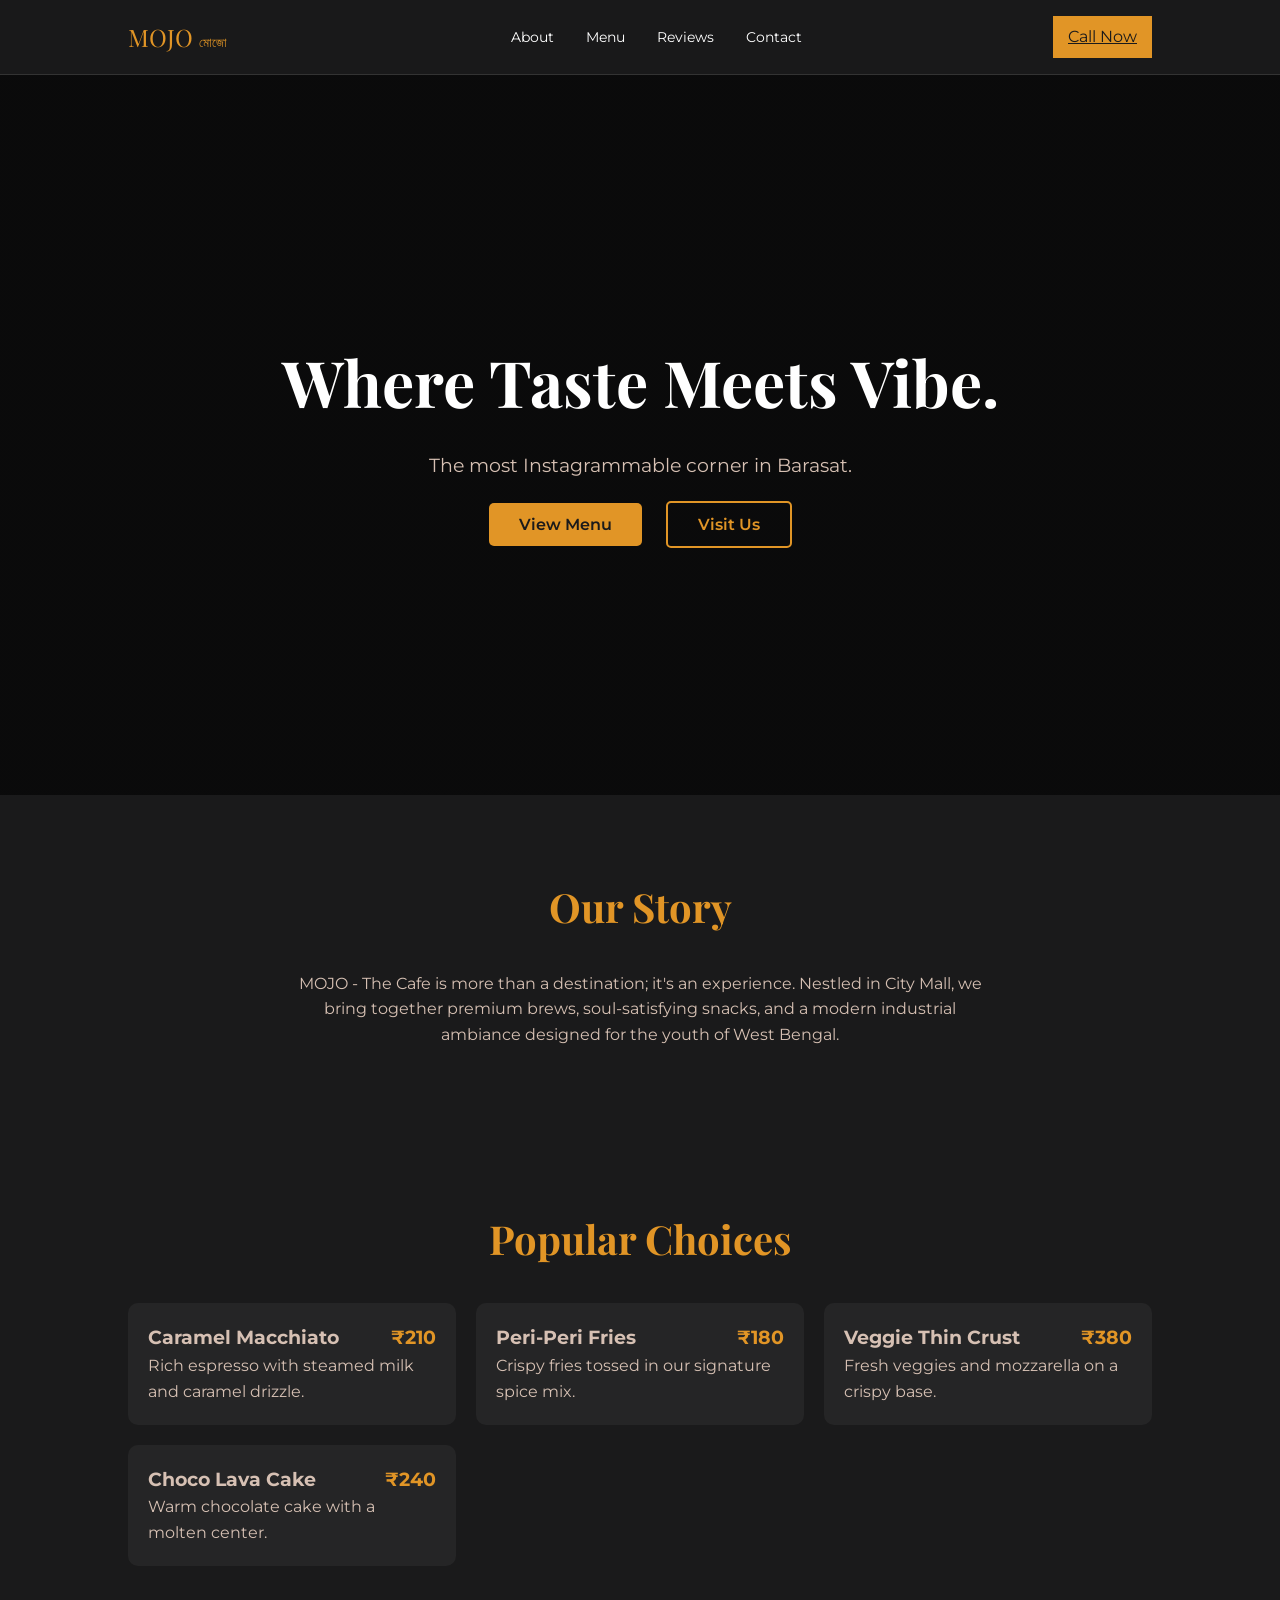
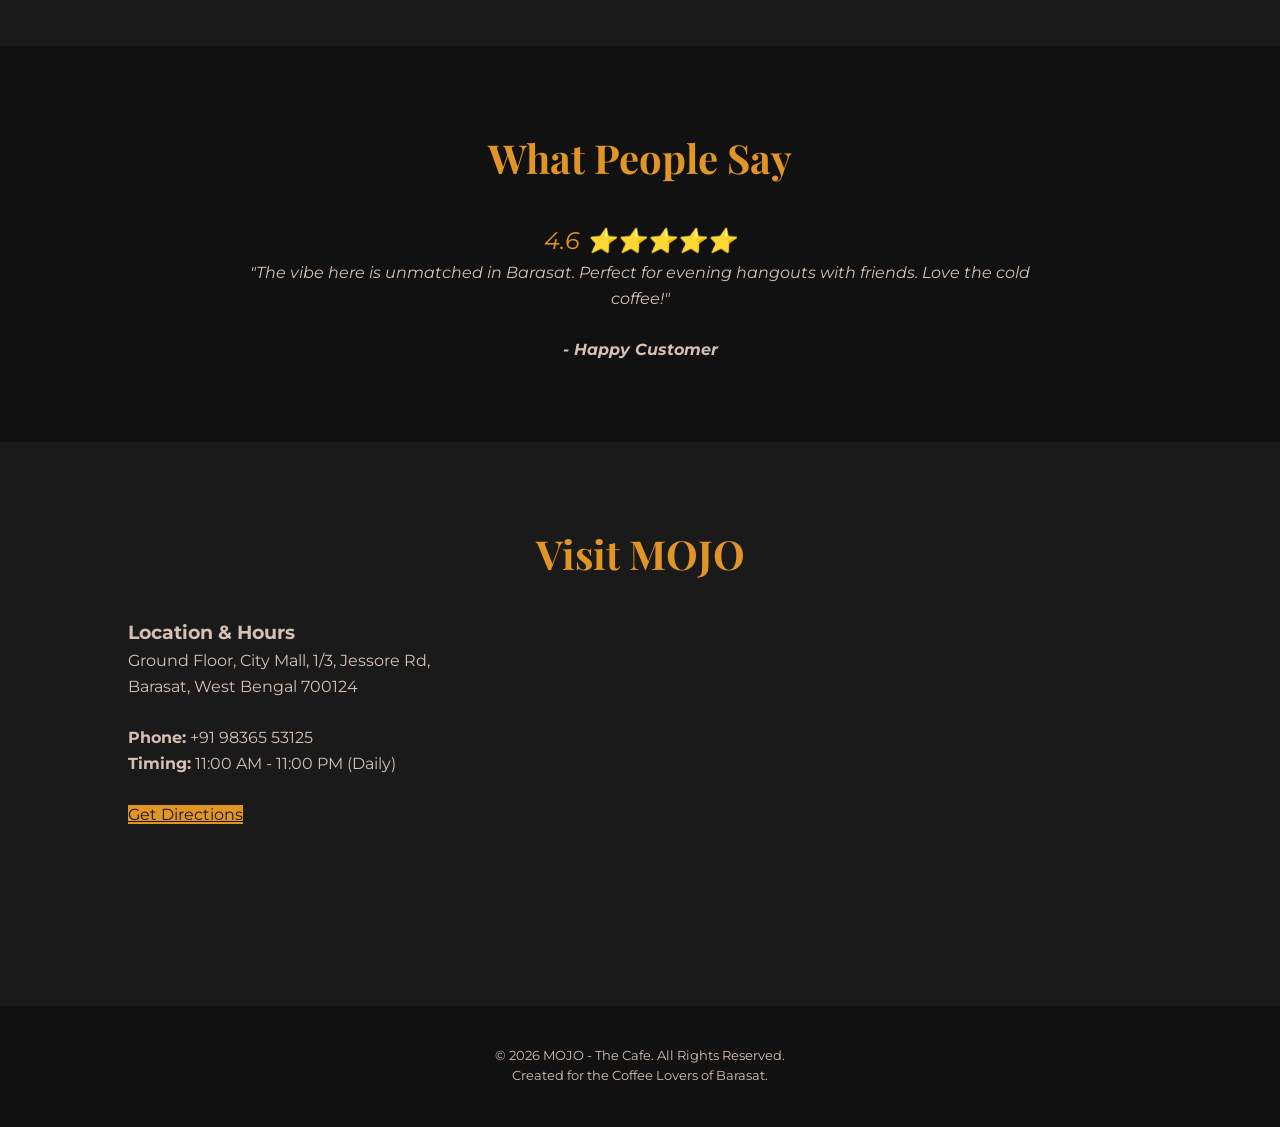
==== MOJO CAFE BARASAT.html @ f710395c "Add files via upload" ====
<!DOCTYPE html>
<html lang="en">
<head>
    <meta charset="UTF-8">
    <meta name="viewport" content="width=device-width, initial-scale=1.0">
    <title>MOJO - The Cafe | Barasat</title>
    <link href="https://fonts.googleapis.com/css2?family=Playfair+Display:wght@700&family=Montserrat:wght@300;400;600&display=swap" rel="stylesheet">
    <style>
        :root {
            --primary: #E19526; /* Gold/Orange */
            --bg-dark: #1A1A1B;
            --bg-card: #252526;
            --text-light: #D6C0B3;
            --white: #ffffff;
        }

        * {
            margin: 0;
            padding: 0;
            box-sizing: border-box;
        }

        body {
            font-family: 'Montserrat', sans-serif;
            background-color: var(--bg-dark);
            color: var(--text-light);
            line-height: 1.6;
            scroll-behavior: smooth;
        }

        /* Navigation */
        nav {
            position: sticky;
            top: 0;
            background: rgba(26, 26, 27, 0.95);
            display: flex;
            justify-content: space-between;
            align-items: center;
            padding: 1rem 10%;
            z-index: 1000;
            border-bottom: 1px solid #333;
        }

        .logo {
            font-family: 'Playfair Display', serif;
            color: var(--primary);
            font-size: 1.5rem;
            text-decoration: none;
        }

        .nav-links {
            display: flex;
            list-style: none;
        }

        .nav-links li a {
            color: var(--white);
            text-decoration: none;
            margin-left: 2rem;
            font-size: 0.9rem;
            transition: 0.3s;
        }

        .nav-links li a:hover {
            color: var(--primary);
        }

        /* Hero Section */
        .hero {
            height: 80vh;
            background: linear-gradient(rgba(0,0,0,0.6), rgba(0,0,0,0.6)), url('https://images.unsplash.com/photo-1554118811-1e0d58224f24?auto=format&fit=crop&w=1350&q=80');
            background-size: cover;
            background-position: center;
            display: flex;
            flex-direction: column;
            justify-content: center;
            align-items: center;
            text-align: center;
            padding: 0 20px;
        }

        .hero h1 {
            font-family: 'Playfair Display', serif;
            font-size: 4rem;
            color: var(--white);
            margin-bottom: 1rem;
        }

        .hero p {
            font-size: 1.2rem;
            margin-bottom: 2rem;
        }

        .cta-buttons .btn {
            padding: 12px 30px;
            text-decoration: none;
            border-radius: 5px;
            font-weight: 600;
            margin: 0 10px;
            transition: 0.3s;
        }

        .btn-primary { background: var(--primary); color: var(--bg-dark); }
        .btn-outline { border: 2px solid var(--primary); color: var(--primary); }
        .btn:hover { opacity: 0.8; transform: translateY(-3px); }

        /* Sections General */
        section { padding: 80px 10%; }
        h2 { 
            font-family: 'Playfair Display', serif; 
            font-size: 2.5rem; 
            color: var(--primary); 
            margin-bottom: 2rem; 
            text-align: center;
        }

        /* Menu Section */
        .menu-grid {
            display: grid;
            grid-template-columns: repeat(auto-fit, minmax(250px, 1fr));
            gap: 20px;
        }

        .menu-card {
            background: var(--bg-card);
            padding: 20px;
            border-radius: 10px;
            transition: 0.3s;
        }

        .menu-card:hover { border: 1px solid var(--primary); }

        .price { color: var(--primary); font-weight: bold; float: right; }

        /* Reviews */
        .review-box {
            text-align: center;
            font-style: italic;
            max-width: 800px;
            margin: 0 auto;
        }

        /* Contact Section */
        .contact-container {
            display: grid;
            grid-template-columns: 1fr 1fr;
            gap: 40px;
        }

        iframe {
            width: 100%;
            height: 300px;
            border-radius: 10px;
            border: none;
        }

        /* Footer */
        footer {
            background: #111;
            padding: 40px 10%;
            text-align: center;
            font-size: 0.8rem;
        }

        /* Mobile Responsive */
        @media (max-width: 768px) {
            .hero h1 { font-size: 2.5rem; }
            .nav-links { display: none; }
            .contact-container { grid-template-columns: 1fr; }
        }
    </style>
</head>
<body>

    <nav>
        <a href="#" class="logo">MOJO <span style="font-size: 0.8rem;">মোজো</span></a>
        <ul class="nav-links">
            <li><a href="#about">About</a></li>
            <li><a href="#menu">Menu</a></li>
            <li><a href="#reviews">Reviews</a></li>
            <li><a href="#contact">Contact</a></li>
        </ul>
        <a href="tel:+919836553125" class="btn btn-primary" style="padding: 8px 15px;">Call Now</a>
    </nav>

    <header class="hero">
        <h1>Where Taste Meets Vibe.</h1>
        <p>The most Instagrammable corner in Barasat.</p>
        <div class="cta-buttons">
            <a href="#menu" class="btn btn-primary">View Menu</a>
            <a href="#contact" class="btn btn-outline">Visit Us</a>
        </div>
    </header>

    <section id="about">
        <h2>Our Story</h2>
        <p style="text-align: center; max-width: 700px; margin: 0 auto;">
            MOJO - The Cafe is more than a destination; it's an experience. Nestled in City Mall, we bring together premium brews, soul-satisfying snacks, and a modern industrial ambiance designed for the youth of West Bengal.
        </p>
    </section>

    <section id="menu">
        <h2>Popular Choices</h2>
        <div class="menu-grid">
            <div class="menu-card">
                <h3>Caramel Macchiato <span class="price">₹210</span></h3>
                <p>Rich espresso with steamed milk and caramel drizzle.</p>
            </div>
            <div class="menu-card">
                <h3>Peri-Peri Fries <span class="price">₹180</span></h3>
                <p>Crispy fries tossed in our signature spice mix.</p>
            </div>
            <div class="menu-card">
                <h3>Veggie Thin Crust <span class="price">₹380</span></h3>
                <p>Fresh veggies and mozzarella on a crispy base.</p>
            </div>
            <div class="menu-card">
                <h3>Choco Lava Cake <span class="price">₹240</span></h3>
                <p>Warm chocolate cake with a molten center.</p>
            </div>
        </div>
    </section>

    <section id="reviews" style="background: #111;">
        <h2>What People Say</h2>
        <div class="review-box">
            <p style="font-size: 1.5rem; color: var(--primary);">4.6 ⭐⭐⭐⭐⭐</p>
            <p>"The vibe here is unmatched in Barasat. Perfect for evening hangouts with friends. Love the cold coffee!"</p>
            <br>
            <p><strong>- Happy Customer</strong></p>
        </div>
    </section>

    <section id="contact">
        <h2>Visit MOJO</h2>
        <div class="contact-container">
            <div>
                <h3>Location & Hours</h3>
                <p>Ground Floor, City Mall, 1/3, Jessore Rd,<br>Barasat, West Bengal 700124</p>
                <br>
                <p><strong>Phone:</strong> +91 98365 53125</p>
                <p><strong>Timing:</strong> 11:00 AM - 11:00 PM (Daily)</p>
                <br>
                <a href="https://www.google.com/maps/search/?api=1&query=MOJO+The+Cafe+Barasat" target="_blank" class="btn btn-primary">Get Directions</a>
            </div>
            <div>
                <iframe src="https://www.google.com/maps/embed?pb=!1m18!1m12!1m3!1d3680.1192931234!2d88.4800!3d22.7200!2m3!1f0!2f0!3f0!3m2!1i1024!2i768!4f13.1!3m3!1m2!1s0x0%3A0x0!2zMjLCsDQzJzEyLjAiTiA4OMKwMjgnNDguMCJF!5e0!3m2!1sen!2sin!4v1620000000000" allowfullscreen="" loading="lazy"></iframe>
            </div>
        </div>
    </section>

    <footer>
        <p>&copy; 2026 MOJO - The Cafe. All Rights Reserved.</p>
        <p>Created for the Coffee Lovers of Barasat.</p>
    </footer>

</body>
</html>
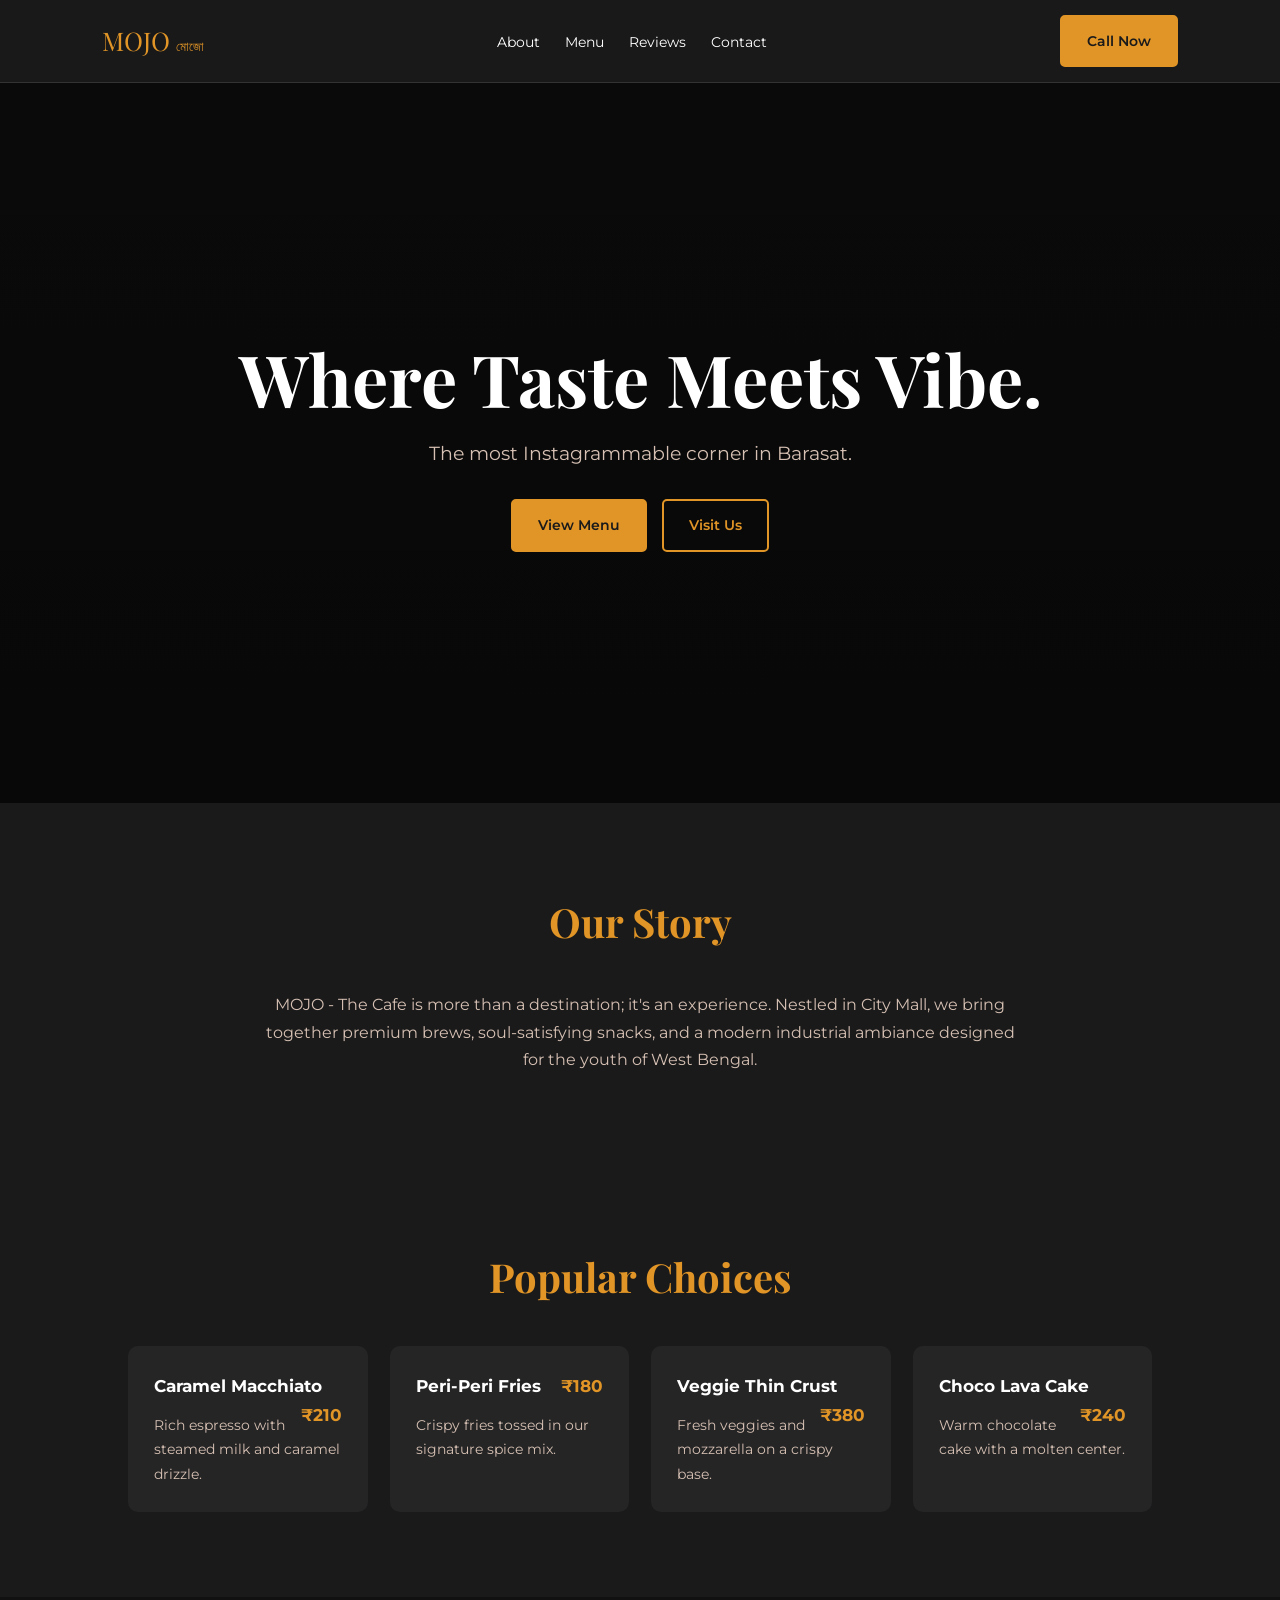
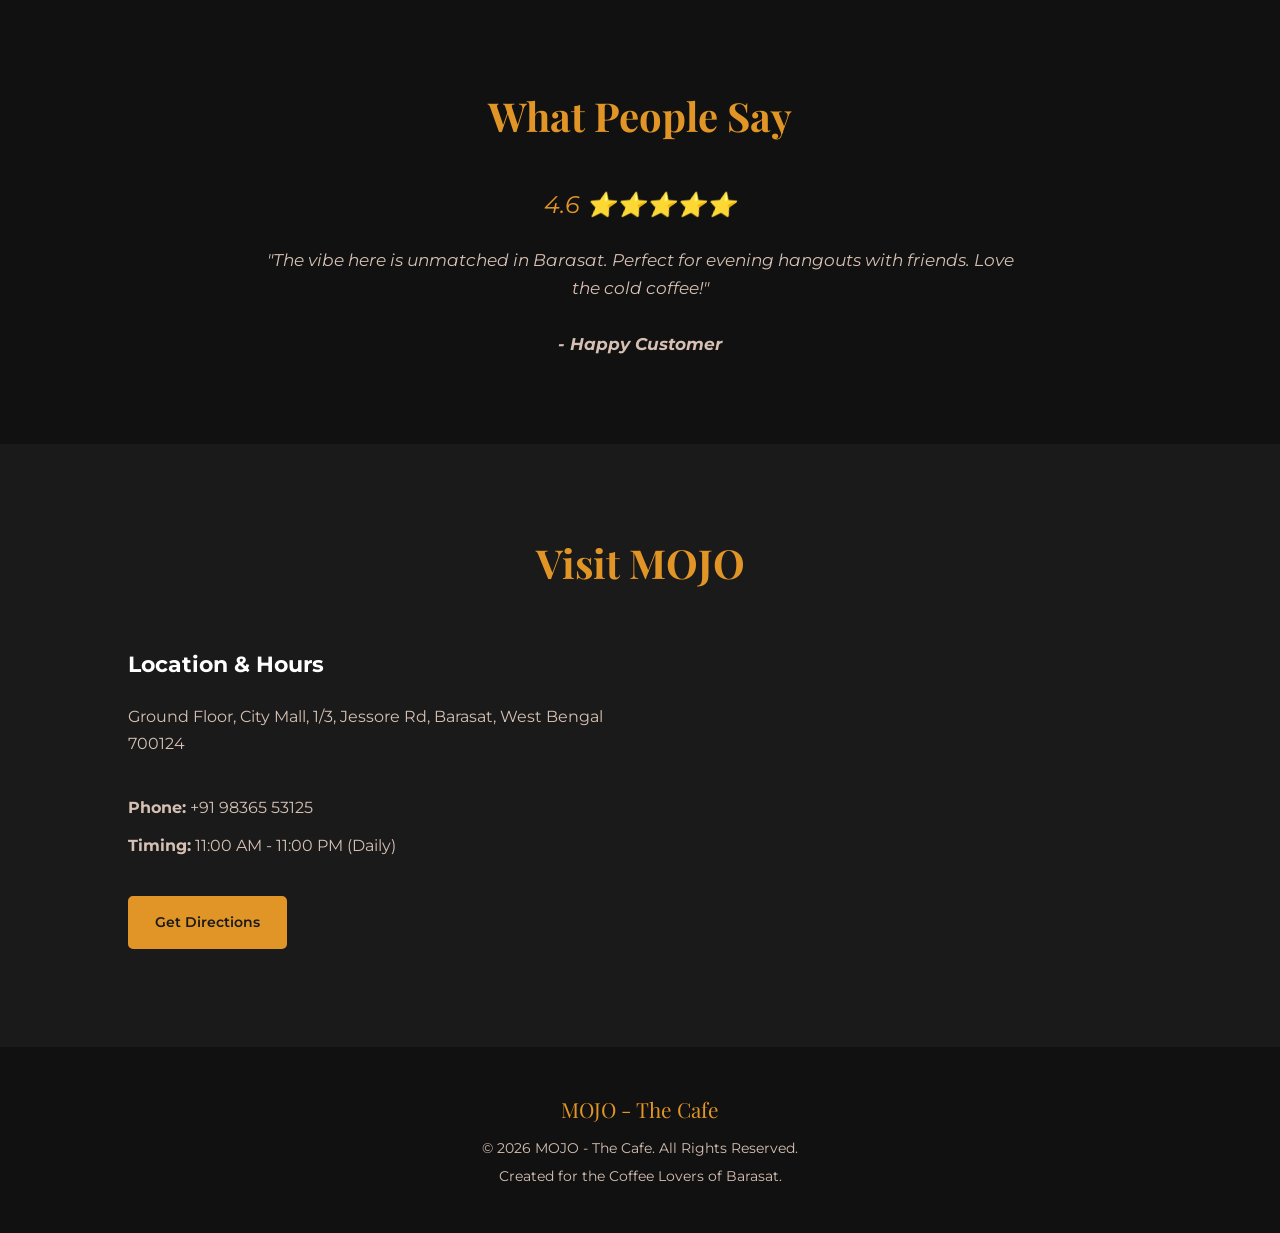
==== commit 8b4943bc: "Update meta tags and improve styles in HTML" ====
--- a/MOJO CAFE BARASAT.html
+++ b/MOJO CAFE BARASAT.html
@@ -3,11 +3,15 @@
 <head>
     <meta charset="UTF-8">
     <meta name="viewport" content="width=device-width, initial-scale=1.0">
+    <meta name="theme-color" content="#1A1A1B">
+    <meta name="description" content="MOJO - The Cafe, Barasat. Enjoy premium coffee, delicious snacks and a wonderful cafe experience.">
     <title>MOJO - The Cafe | Barasat</title>
-    <link href="https://fonts.googleapis.com/css2?family=Playfair+Display:wght@700&family=Montserrat:wght@300;400;600&display=swap" rel="stylesheet">
+
+    <link href="https://fonts.googleapis.com/css2?family=Playfair+Display:wght@700&family=Montserrat:wght@300;400;600;700&display=swap" rel="stylesheet">
+
     <style>
         :root {
-            --primary: #E19526; /* Gold/Orange */
+            --primary: #E19526;
             --bg-dark: #1A1A1B;
             --bg-card: #252526;
             --text-light: #D6C0B3;
@@ -20,55 +24,104 @@
             box-sizing: border-box;
         }
 
+        html {
+            scroll-behavior: smooth;
+            scroll-padding-top: 90px;
+        }
+
         body {
             font-family: 'Montserrat', sans-serif;
-            background-color: var(--bg-dark);
+            background: var(--bg-dark);
             color: var(--text-light);
-            line-height: 1.6;
-            scroll-behavior: smooth;
+            line-height: 1.7;
+            overflow-x: hidden;
+        }
+
+        a {
+            -webkit-tap-highlight-color: transparent;
+        }
+
+        .btn {
+            display: inline-block;
+            padding: 12px 25px;
+            text-decoration: none;
+            border-radius: 5px;
+            font-weight: 600;
+            font-size: 0.9rem;
+            transition: 0.3s ease;
+            cursor: pointer;
+        }
+
+        .btn-primary {
+            background: var(--primary);
+            color: var(--bg-dark);
+            border: 2px solid var(--primary);
+        }
+
+        .btn-outline {
+            border: 2px solid var(--primary);
+            color: var(--primary);
+        }
+
+        .btn:hover {
+            opacity: 0.85;
+            transform: translateY(-3px);
         }
 
         /* Navigation */
+
         nav {
             position: sticky;
             top: 0;
-            background: rgba(26, 26, 27, 0.95);
+            width: 100%;
+            min-height: 70px;
+            background: rgba(26, 26, 27, 0.97);
             display: flex;
             justify-content: space-between;
             align-items: center;
-            padding: 1rem 10%;
+            padding: 15px 8%;
             z-index: 1000;
             border-bottom: 1px solid #333;
+            gap: 15px;
         }
 
         .logo {
             font-family: 'Playfair Display', serif;
             color: var(--primary);
-            font-size: 1.5rem;
+            font-size: 1.6rem;
             text-decoration: none;
+            white-space: nowrap;
+        }
+
+        .logo span {
+            font-size: 0.8rem;
         }
 
         .nav-links {
             display: flex;
             list-style: none;
-        }
-
-        .nav-links li a {
+            align-items: center;
+            gap: 25px;
+        }
+
+        .nav-links a {
             color: var(--white);
             text-decoration: none;
-            margin-left: 2rem;
-            font-size: 0.9rem;
+            font-size: 0.85rem;
             transition: 0.3s;
         }
 
-        .nav-links li a:hover {
-            color: var(--primary);
-        }
-
-        /* Hero Section */
+        .nav-links a:hover {
+            color: var(--primary);
+        }
+
+        /* Hero */
+
         .hero {
-            height: 80vh;
-            background: linear-gradient(rgba(0,0,0,0.6), rgba(0,0,0,0.6)), url('https://images.unsplash.com/photo-1554118811-1e0d58224f24?auto=format&fit=crop&w=1350&q=80');
+            min-height: 80vh;
+            background:
+                linear-gradient(rgba(0,0,0,0.62), rgba(0,0,0,0.7)),
+                url('https://images.unsplash.com/photo-1554118811-1e0d58224f24?auto=format&fit=crop&w=1600&q=85');
             background-size: cover;
             background-position: center;
             display: flex;
@@ -76,183 +129,451 @@
             justify-content: center;
             align-items: center;
             text-align: center;
-            padding: 0 20px;
+            padding: 80px 20px;
         }
 
         .hero h1 {
             font-family: 'Playfair Display', serif;
-            font-size: 4rem;
+            font-size: clamp(2.3rem, 6vw, 4.5rem);
             color: var(--white);
-            margin-bottom: 1rem;
+            margin-bottom: 15px;
+            line-height: 1.2;
         }
 
         .hero p {
-            font-size: 1.2rem;
-            margin-bottom: 2rem;
-        }
-
-        .cta-buttons .btn {
-            padding: 12px 30px;
-            text-decoration: none;
-            border-radius: 5px;
-            font-weight: 600;
-            margin: 0 10px;
-            transition: 0.3s;
-        }
-
-        .btn-primary { background: var(--primary); color: var(--bg-dark); }
-        .btn-outline { border: 2px solid var(--primary); color: var(--primary); }
-        .btn:hover { opacity: 0.8; transform: translateY(-3px); }
-
-        /* Sections General */
-        section { padding: 80px 10%; }
-        h2 { 
-            font-family: 'Playfair Display', serif; 
-            font-size: 2.5rem; 
-            color: var(--primary); 
-            margin-bottom: 2rem; 
+            font-size: clamp(0.9rem, 2vw, 1.2rem);
+            margin-bottom: 30px;
+        }
+
+        .cta-buttons {
+            display: flex;
+            justify-content: center;
+            flex-wrap: wrap;
+            gap: 15px;
+        }
+
+        /* General Sections */
+
+        section {
+            padding: 85px 10%;
+            scroll-margin-top: 85px;
+        }
+
+        h2 {
+            font-family: 'Playfair Display', serif;
+            font-size: 2.5rem;
+            color: var(--primary);
+            margin-bottom: 35px;
             text-align: center;
         }
 
-        /* Menu Section */
+        /* About */
+
+        .about-text {
+            text-align: center;
+            max-width: 750px;
+            margin: auto;
+            font-size: 1rem;
+        }
+
+        /* Menu */
+
         .menu-grid {
             display: grid;
-            grid-template-columns: repeat(auto-fit, minmax(250px, 1fr));
-            gap: 20px;
+            grid-template-columns: repeat(auto-fit, minmax(230px, 1fr));
+            gap: 22px;
         }
 
         .menu-card {
             background: var(--bg-card);
-            padding: 20px;
+            padding: 25px;
             border-radius: 10px;
-            transition: 0.3s;
-        }
-
-        .menu-card:hover { border: 1px solid var(--primary); }
-
-        .price { color: var(--primary); font-weight: bold; float: right; }
+            border: 1px solid transparent;
+            transition: 0.3s ease;
+        }
+
+        .menu-card:hover {
+            border-color: var(--primary);
+            transform: translateY(-5px);
+        }
+
+        .menu-card h3 {
+            color: var(--white);
+            font-size: 1.05rem;
+            margin-bottom: 12px;
+        }
+
+        .menu-card p {
+            font-size: 0.9rem;
+            color: var(--text-light);
+        }
+
+        .price {
+            color: var(--primary);
+            font-weight: 700;
+            float: right;
+        }
 
         /* Reviews */
+
+        #reviews {
+            background: #111;
+        }
+
         .review-box {
             text-align: center;
             font-style: italic;
-            max-width: 800px;
-            margin: 0 auto;
-        }
-
-        /* Contact Section */
+            max-width: 750px;
+            margin: auto;
+        }
+
+        .rating {
+            font-size: 1.5rem;
+            color: var(--primary);
+            margin-bottom: 20px;
+        }
+
+        .review-box p {
+            font-size: 1.05rem;
+        }
+
+        /* Contact */
+
         .contact-container {
             display: grid;
             grid-template-columns: 1fr 1fr;
             gap: 40px;
+            align-items: center;
+        }
+
+        .contact-info h3 {
+            color: var(--white);
+            font-size: 1.4rem;
+            margin-bottom: 20px;
+        }
+
+        .contact-info p {
+            margin-bottom: 10px;
+        }
+
+        .map-container {
+            width: 100%;
+            overflow: hidden;
+            border-radius: 10px;
         }
 
         iframe {
             width: 100%;
-            height: 300px;
+            height: 330px;
+            border: none;
             border-radius: 10px;
-            border: none;
+            display: block;
         }
 
         /* Footer */
+
         footer {
             background: #111;
             padding: 40px 10%;
             text-align: center;
-            font-size: 0.8rem;
-        }
-
-        /* Mobile Responsive */
+            font-size: 0.85rem;
+        }
+
+        footer p {
+            margin: 5px 0;
+        }
+
+        footer .footer-brand {
+            color: var(--primary);
+            font-family: 'Playfair Display', serif;
+            font-size: 1.3rem;
+            margin-bottom: 10px;
+        }
+
+        /* Tablet */
+
+        @media (max-width: 1024px) {
+            nav {
+                padding: 15px 5%;
+            }
+
+            section {
+                padding: 70px 6%;
+            }
+
+            .hero {
+                min-height: 70vh;
+            }
+
+            .contact-container {
+                gap: 25px;
+            }
+        }
+
+        /* Mobile */
+
         @media (max-width: 768px) {
-            .hero h1 { font-size: 2.5rem; }
-            .nav-links { display: none; }
-            .contact-container { grid-template-columns: 1fr; }
-        }
+            nav {
+                padding: 14px 5%;
+                flex-wrap: wrap;
+                justify-content: space-between;
+                gap: 12px;
+            }
+
+            .logo {
+                font-size: 1.3rem;
+            }
+
+            nav > .btn {
+                padding: 8px 13px;
+                font-size: 0.8rem;
+            }
+
+            .nav-links {
+                display: flex;
+                width: 100%;
+                justify-content: center;
+                flex-wrap: wrap;
+                gap: 15px;
+                order: 3;
+            }
+
+            .nav-links a {
+                font-size: 0.75rem;
+            }
+
+            .hero {
+                min-height: 65vh;
+                padding: 80px 18px;
+                background-position: center;
+            }
+
+            .hero h1 {
+                font-size: clamp(2rem, 8vw, 2.8rem);
+            }
+
+            .hero p {
+                font-size: 0.95rem;
+            }
+
+            .cta-buttons {
+                flex-direction: column;
+                align-items: center;
+                width: 100%;
+            }
+
+            .cta-buttons .btn {
+                width: 190px;
+                text-align: center;
+            }
+
+            section {
+                padding: 55px 6%;
+            }
+
+            h2 {
+                font-size: 2rem;
+                margin-bottom: 25px;
+            }
+
+            .about-text {
+                font-size: 0.9rem;
+            }
+
+            .menu-grid {
+                grid-template-columns: 1fr;
+                gap: 15px;
+            }
+
+            .menu-card {
+                padding: 20px;
+            }
+
+            .contact-container {
+                grid-template-columns: 1fr;
+                gap: 30px;
+            }
+
+            iframe {
+                height: 280px;
+            }
+
+            footer {
+                padding: 30px 6%;
+            }
+        }
+
+        @media (max-width: 380px) {
+            .logo {
+                font-size: 1.1rem;
+            }
+
+            .nav-links {
+                gap: 10px;
+            }
+
+            .nav-links a {
+                font-size: 0.7rem;
+            }
+
+            .hero h1 {
+                font-size: 1.9rem;
+            }
+
+            .price {
+                float: none;
+                display: inline-block;
+                margin-left: 5px;
+            }
+        }
+
     </style>
 </head>
+
 <body>
 
+    <!-- Navigation -->
+
     <nav>
-        <a href="#" class="logo">MOJO <span style="font-size: 0.8rem;">মোজো</span></a>
+        <a href="#" class="logo">MOJO <span>মোজো</span></a>
+
         <ul class="nav-links">
             <li><a href="#about">About</a></li>
             <li><a href="#menu">Menu</a></li>
             <li><a href="#reviews">Reviews</a></li>
             <li><a href="#contact">Contact</a></li>
         </ul>
-        <a href="tel:+919836553125" class="btn btn-primary" style="padding: 8px 15px;">Call Now</a>
+
+        <a href="tel:+919836553125" class="btn btn-primary">Call Now</a>
     </nav>
+
+    <!-- Hero Section -->
 
     <header class="hero">
         <h1>Where Taste Meets Vibe.</h1>
+
         <p>The most Instagrammable corner in Barasat.</p>
+
         <div class="cta-buttons">
             <a href="#menu" class="btn btn-primary">View Menu</a>
             <a href="#contact" class="btn btn-outline">Visit Us</a>
         </div>
     </header>
 
+    <!-- About Section -->
+
     <section id="about">
         <h2>Our Story</h2>
-        <p style="text-align: center; max-width: 700px; margin: 0 auto;">
-            MOJO - The Cafe is more than a destination; it's an experience. Nestled in City Mall, we bring together premium brews, soul-satisfying snacks, and a modern industrial ambiance designed for the youth of West Bengal.
+
+        <p class="about-text">
+            MOJO - The Cafe is more than a destination; it's an experience.
+            Nestled in City Mall, we bring together premium brews,
+            soul-satisfying snacks, and a modern industrial ambiance
+            designed for the youth of West Bengal.
         </p>
     </section>
 
+    <!-- Menu Section -->
+
     <section id="menu">
         <h2>Popular Choices</h2>
+
         <div class="menu-grid">
+
             <div class="menu-card">
                 <h3>Caramel Macchiato <span class="price">₹210</span></h3>
                 <p>Rich espresso with steamed milk and caramel drizzle.</p>
             </div>
+
             <div class="menu-card">
                 <h3>Peri-Peri Fries <span class="price">₹180</span></h3>
                 <p>Crispy fries tossed in our signature spice mix.</p>
             </div>
+
             <div class="menu-card">
                 <h3>Veggie Thin Crust <span class="price">₹380</span></h3>
                 <p>Fresh veggies and mozzarella on a crispy base.</p>
             </div>
+
             <div class="menu-card">
                 <h3>Choco Lava Cake <span class="price">₹240</span></h3>
                 <p>Warm chocolate cake with a molten center.</p>
             </div>
+
         </div>
     </section>
 
-    <section id="reviews" style="background: #111;">
+    <!-- Reviews Section -->
+
+    <section id="reviews">
         <h2>What People Say</h2>
+
         <div class="review-box">
-            <p style="font-size: 1.5rem; color: var(--primary);">4.6 ⭐⭐⭐⭐⭐</p>
-            <p>"The vibe here is unmatched in Barasat. Perfect for evening hangouts with friends. Love the cold coffee!"</p>
+            <div class="rating">4.6 ⭐⭐⭐⭐⭐</div>
+
+            <p>
+                "The vibe here is unmatched in Barasat.
+                Perfect for evening hangouts with friends.
+                Love the cold coffee!"
+            </p>
+
             <br>
+
             <p><strong>- Happy Customer</strong></p>
         </div>
     </section>
 
+    <!-- Contact Section -->
+
     <section id="contact">
         <h2>Visit MOJO</h2>
+
         <div class="contact-container">
-            <div>
+
+            <div class="contact-info">
                 <h3>Location & Hours</h3>
-                <p>Ground Floor, City Mall, 1/3, Jessore Rd,<br>Barasat, West Bengal 700124</p>
+
+                <p>
+                    Ground Floor, City Mall, 1/3, Jessore Rd,
+                    Barasat, West Bengal 700124
+                </p>
+
                 <br>
+
                 <p><strong>Phone:</strong> +91 98365 53125</p>
+
                 <p><strong>Timing:</strong> 11:00 AM - 11:00 PM (Daily)</p>
+
                 <br>
-                <a href="https://www.google.com/maps/search/?api=1&query=MOJO+The+Cafe+Barasat" target="_blank" class="btn btn-primary">Get Directions</a>
+
+                <a href="https://www.google.com/maps/search/?api=1&query=MOJO+The+Cafe+Barasat"
+                   target="_blank"
+                   rel="noopener noreferrer"
+                   class="btn btn-primary">
+                    Get Directions
+                </a>
             </div>
-            <div>
-                <iframe src="https://www.google.com/maps/embed?pb=!1m18!1m12!1m3!1d3680.1192931234!2d88.4800!3d22.7200!2m3!1f0!2f0!3f0!3m2!1i1024!2i768!4f13.1!3m3!1m2!1s0x0%3A0x0!2zMjLCsDQzJzEyLjAiTiA4OMKwMjgnNDguMCJF!5e0!3m2!1sen!2sin!4v1620000000000" allowfullscreen="" loading="lazy"></iframe>
+
+            <div class="map-container">
+                <iframe
+                    src="https://maps.google.com/maps?q=MOJO%20The%20Cafe%20Barasat&t=&z=15&ie=UTF8&iwloc=&output=embed"
+                    loading="lazy"
+                    allowfullscreen>
+                </iframe>
             </div>
+
         </div>
     </section>
 
+    <!-- Footer -->
+
     <footer>
+        <p class="footer-brand">MOJO - The Cafe</p>
+
         <p>&copy; 2026 MOJO - The Cafe. All Rights Reserved.</p>
+
         <p>Created for the Coffee Lovers of Barasat.</p>
     </footer>
 
 </body>
-</html>+    </html>
